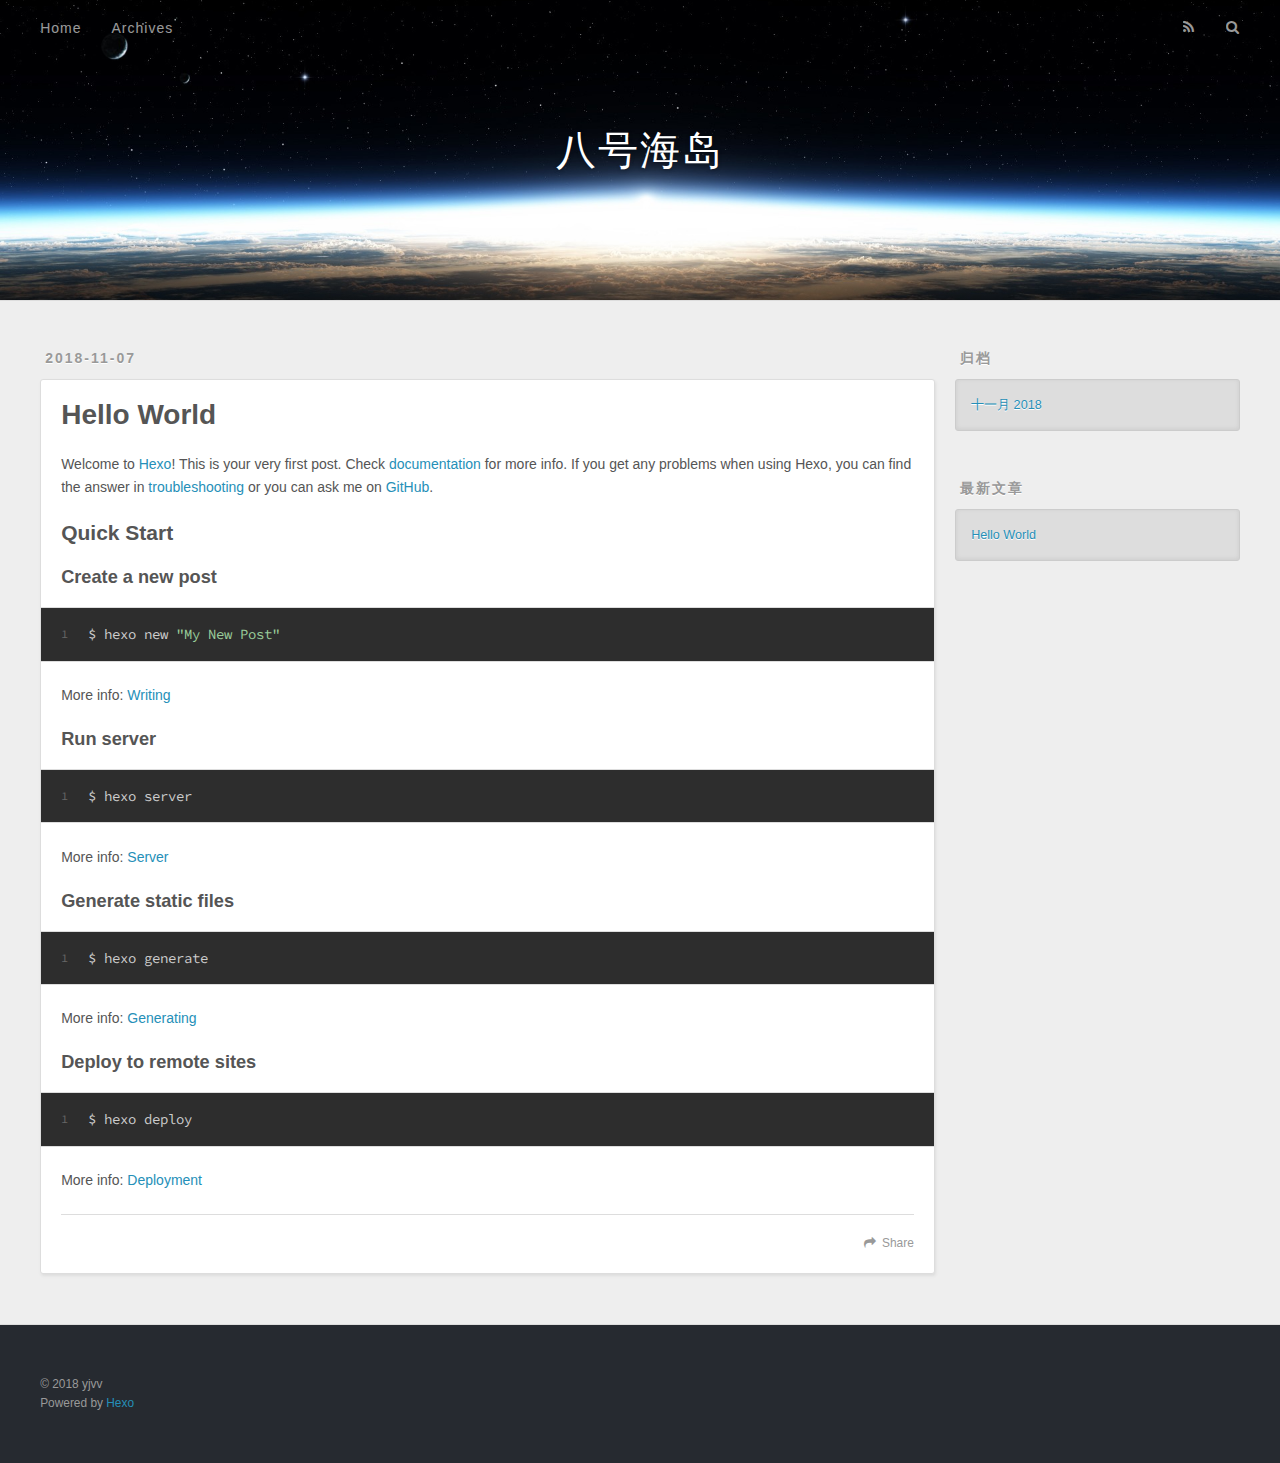
==== index.html @ 9673499b "Site updated: 2018-11-07 15:29:21" ====
<!DOCTYPE html>
<html>
<head><meta name="generator" content="Hexo 3.8.0">
  <meta charset="utf-8">
  

  
  <title>八号海岛</title>
  <meta name="viewport" content="width=device-width, initial-scale=1, maximum-scale=1">
  <meta name="description" content="心情超好，也要出去走走">
<meta property="og:type" content="website">
<meta property="og:title" content="八号海岛">
<meta property="og:url" content="http://yjvv.github.io/index.html">
<meta property="og:site_name" content="八号海岛">
<meta property="og:description" content="心情超好，也要出去走走">
<meta property="og:locale" content="zh-CN">
<meta name="twitter:card" content="summary">
<meta name="twitter:title" content="八号海岛">
<meta name="twitter:description" content="心情超好，也要出去走走">
  
    <link rel="alternate" href="/atom.xml" title="八号海岛" type="application/atom+xml">
  
  
    <link rel="icon" href="/favicon.png">
  
  
    <link href="//fonts.googleapis.com/css?family=Source+Code+Pro" rel="stylesheet" type="text/css">
  
  <link rel="stylesheet" href="/css/style.css">
</head>
</html>
<body>
  <div id="container">
    <div id="wrap">
      <header id="header">
  <div id="banner"></div>
  <div id="header-outer" class="outer">
    <div id="header-title" class="inner">
      <h1 id="logo-wrap">
        <a href="/" id="logo">八号海岛</a>
      </h1>
      
    </div>
    <div id="header-inner" class="inner">
      <nav id="main-nav">
        <a id="main-nav-toggle" class="nav-icon"></a>
        
          <a class="main-nav-link" href="/">Home</a>
        
          <a class="main-nav-link" href="/archives">Archives</a>
        
      </nav>
      <nav id="sub-nav">
        
          <a id="nav-rss-link" class="nav-icon" href="/atom.xml" title="RSS Feed"></a>
        
        <a id="nav-search-btn" class="nav-icon" title="搜索"></a>
      </nav>
      <div id="search-form-wrap">
        <form action="//google.com/search" method="get" accept-charset="UTF-8" class="search-form"><input type="search" name="q" class="search-form-input" placeholder="Search"><button type="submit" class="search-form-submit">&#xF002;</button><input type="hidden" name="sitesearch" value="http://yjvv.github.io"></form>
      </div>
    </div>
  </div>
</header>
      <div class="outer">
        <section id="main">
  
    <article id="post-hello-world" class="article article-type-post" itemscope="" itemprop="blogPost">
  <div class="article-meta">
    <a href="/2018/11/07/hello-world/" class="article-date">
  <time datetime="2018-11-07T07:18:57.902Z" itemprop="datePublished">2018-11-07</time>
</a>
    
  </div>
  <div class="article-inner">
    
    
      <header class="article-header">
        
  
    <h1 itemprop="name">
      <a class="article-title" href="/2018/11/07/hello-world/">Hello World</a>
    </h1>
  

      </header>
    
    <div class="article-entry" itemprop="articleBody">
      
        <p>Welcome to <a href="https://hexo.io/" target="_blank" rel="noopener">Hexo</a>! This is your very first post. Check <a href="https://hexo.io/docs/" target="_blank" rel="noopener">documentation</a> for more info. If you get any problems when using Hexo, you can find the answer in <a href="https://hexo.io/docs/troubleshooting.html" target="_blank" rel="noopener">troubleshooting</a> or you can ask me on <a href="https://github.com/hexojs/hexo/issues" target="_blank" rel="noopener">GitHub</a>.</p>
<h2 id="Quick-Start"><a href="#Quick-Start" class="headerlink" title="Quick Start"></a>Quick Start</h2><h3 id="Create-a-new-post"><a href="#Create-a-new-post" class="headerlink" title="Create a new post"></a>Create a new post</h3><figure class="highlight bash"><table><tr><td class="gutter"><pre><span class="line">1</span><br></pre></td><td class="code"><pre><span class="line">$ hexo new <span class="string">"My New Post"</span></span><br></pre></td></tr></table></figure>
<p>More info: <a href="https://hexo.io/docs/writing.html" target="_blank" rel="noopener">Writing</a></p>
<h3 id="Run-server"><a href="#Run-server" class="headerlink" title="Run server"></a>Run server</h3><figure class="highlight bash"><table><tr><td class="gutter"><pre><span class="line">1</span><br></pre></td><td class="code"><pre><span class="line">$ hexo server</span><br></pre></td></tr></table></figure>
<p>More info: <a href="https://hexo.io/docs/server.html" target="_blank" rel="noopener">Server</a></p>
<h3 id="Generate-static-files"><a href="#Generate-static-files" class="headerlink" title="Generate static files"></a>Generate static files</h3><figure class="highlight bash"><table><tr><td class="gutter"><pre><span class="line">1</span><br></pre></td><td class="code"><pre><span class="line">$ hexo generate</span><br></pre></td></tr></table></figure>
<p>More info: <a href="https://hexo.io/docs/generating.html" target="_blank" rel="noopener">Generating</a></p>
<h3 id="Deploy-to-remote-sites"><a href="#Deploy-to-remote-sites" class="headerlink" title="Deploy to remote sites"></a>Deploy to remote sites</h3><figure class="highlight bash"><table><tr><td class="gutter"><pre><span class="line">1</span><br></pre></td><td class="code"><pre><span class="line">$ hexo deploy</span><br></pre></td></tr></table></figure>
<p>More info: <a href="https://hexo.io/docs/deployment.html" target="_blank" rel="noopener">Deployment</a></p>

      
    </div>
    <footer class="article-footer">
      <a data-url="http://yjvv.github.io/2018/11/07/hello-world/" data-id="cjo6uekxo0000fktfz94metlf" class="article-share-link">Share</a>
      
      
    </footer>
  </div>
  
</article>


  


</section>
        
          <aside id="sidebar">
  
    

  
    

  
    
  
    
  <div class="widget-wrap">
    <h3 class="widget-title">归档</h3>
    <div class="widget">
      <ul class="archive-list"><li class="archive-list-item"><a class="archive-list-link" href="/archives/2018/11/">十一月 2018</a></li></ul>
    </div>
  </div>


  
    
  <div class="widget-wrap">
    <h3 class="widget-title">最新文章</h3>
    <div class="widget">
      <ul>
        
          <li>
            <a href="/2018/11/07/hello-world/">Hello World</a>
          </li>
        
      </ul>
    </div>
  </div>

  
</aside>
        
      </div>
      <footer id="footer">
  
  <div class="outer">
    <div id="footer-info" class="inner">
      &copy; 2018 yjvv<br>
      Powered by <a href="http://hexo.io/" target="_blank">Hexo</a>
    </div>
  </div>
</footer>
    </div>
    <nav id="mobile-nav">
  
    <a href="/" class="mobile-nav-link">Home</a>
  
    <a href="/archives" class="mobile-nav-link">Archives</a>
  
</nav>
    

<script src="//ajax.googleapis.com/ajax/libs/jquery/2.0.3/jquery.min.js"></script>


  <link rel="stylesheet" href="/fancybox/jquery.fancybox.css">
  <script src="/fancybox/jquery.fancybox.pack.js"></script>


<script src="/js/script.js"></script>



  </div>
</body>
</html>
---- css/style.css ----
body {
  width: 100%;
}
body:before,
body:after {
  content: "";
  display: table;
}
body:after {
  clear: both;
}
html,
body,
div,
span,
applet,
object,
iframe,
h1,
h2,
h3,
h4,
h5,
h6,
p,
blockquote,
pre,
a,
abbr,
acronym,
address,
big,
cite,
code,
del,
dfn,
em,
img,
ins,
kbd,
q,
s,
samp,
small,
strike,
strong,
sub,
sup,
tt,
var,
dl,
dt,
dd,
ol,
ul,
li,
fieldset,
form,
label,
legend,
table,
caption,
tbody,
tfoot,
thead,
tr,
th,
td {
  margin: 0;
  padding: 0;
  border: 0;
  outline: 0;
  font-weight: inherit;
  font-style: inherit;
  font-family: inherit;
  font-size: 100%;
  vertical-align: baseline;
}
body {
  line-height: 1;
  color: #000;
  background: #fff;
}
ol,
ul {
  list-style: none;
}
table {
  border-collapse: separate;
  border-spacing: 0;
  vertical-align: middle;
}
caption,
th,
td {
  text-align: left;
  font-weight: normal;
  vertical-align: middle;
}
a img {
  border: none;
}
input,
button {
  margin: 0;
  padding: 0;
}
input::-moz-focus-inner,
button::-moz-focus-inner {
  border: 0;
  padding: 0;
}
@font-face {
  font-family: FontAwesome;
  font-style: normal;
  font-weight: normal;
  src: url("fonts/fontawesome-webfont.eot?v=#4.0.3");
  src: url("fonts/fontawesome-webfont.eot?#iefix&v=#4.0.3") format("embedded-opentype"), url("fonts/fontawesome-webfont.woff?v=#4.0.3") format("woff"), url("fonts/fontawesome-webfont.ttf?v=#4.0.3") format("truetype"), url("fonts/fontawesome-webfont.svg#fontawesomeregular?v=#4.0.3") format("svg");
}
html,
body,
#container {
  height: 100%;
}
body {
  background: #eee;
  font: 14px -apple-system, BlinkMacSystemFont, "Segoe UI", "Roboto", "Oxygen", "Ubuntu", "Cantarell", "Fira Sans", "Droid Sans", "Helvetica Neue", sans-serif;
  -webkit-text-size-adjust: 100%;
}
.outer {
  max-width: 1220px;
  margin: 0 auto;
  padding: 0 20px;
}
.outer:before,
.outer:after {
  content: "";
  display: table;
}
.outer:after {
  clear: both;
}
.inner {
  display: inline;
  float: left;
  width: 98.33333333333333%;
  margin: 0 0.833333333333333%;
}
.left,
.alignleft {
  float: left;
}
.right,
.alignright {
  float: right;
}
.clear {
  clear: both;
}
#container {
  position: relative;
}
.mobile-nav-on {
  overflow: hidden;
}
#wrap {
  height: 100%;
  width: 100%;
  position: absolute;
  top: 0;
  left: 0;
  -webkit-transition: 0.2s ease-out;
  -moz-transition: 0.2s ease-out;
  -ms-transition: 0.2s ease-out;
  transition: 0.2s ease-out;
  z-index: 1;
  background: #eee;
}
.mobile-nav-on #wrap {
  left: 280px;
}
@media screen and (min-width: 768px) {
  #main {
    display: inline;
    float: left;
    width: 73.33333333333333%;
    margin: 0 0.833333333333333%;
  }
}
.article-date,
.article-category-link,
.archive-year,
.widget-title {
  text-decoration: none;
  text-transform: uppercase;
  letter-spacing: 2px;
  color: #999;
  margin-bottom: 1em;
  margin-left: 5px;
  line-height: 1em;
  text-shadow: 0 1px #fff;
  font-weight: bold;
}
.article-inner,
.archive-article-inner {
  background: #fff;
  -webkit-box-shadow: 1px 2px 3px #ddd;
  box-shadow: 1px 2px 3px #ddd;
  border: 1px solid #ddd;
  border-radius: 3px;
}
.article-entry h1,
.widget h1 {
  font-size: 2em;
}
.article-entry h2,
.widget h2 {
  font-size: 1.5em;
}
.article-entry h3,
.widget h3 {
  font-size: 1.3em;
}
.article-entry h4,
.widget h4 {
  font-size: 1.2em;
}
.article-entry h5,
.widget h5 {
  font-size: 1em;
}
.article-entry h6,
.widget h6 {
  font-size: 1em;
  color: #999;
}
.article-entry hr,
.widget hr {
  border: 1px dashed #ddd;
}
.article-entry strong,
.widget strong {
  font-weight: bold;
}
.article-entry em,
.widget em,
.article-entry cite,
.widget cite {
  font-style: italic;
}
.article-entry sup,
.widget sup,
.article-entry sub,
.widget sub {
  font-size: 0.75em;
  line-height: 0;
  position: relative;
  vertical-align: baseline;
}
.article-entry sup,
.widget sup {
  top: -0.5em;
}
.article-entry sub,
.widget sub {
  bottom: -0.2em;
}
.article-entry small,
.widget small {
  font-size: 0.85em;
}
.article-entry acronym,
.widget acronym,
.article-entry abbr,
.widget abbr {
  border-bottom: 1px dotted;
}
.article-entry ul,
.widget ul,
.article-entry ol,
.widget ol,
.article-entry dl,
.widget dl {
  margin: 0 20px;
  line-height: 1.6em;
}
.article-entry ul ul,
.widget ul ul,
.article-entry ol ul,
.widget ol ul,
.article-entry ul ol,
.widget ul ol,
.article-entry ol ol,
.widget ol ol {
  margin-top: 0;
  margin-bottom: 0;
}
.article-entry ul,
.widget ul {
  list-style: disc;
}
.article-entry ol,
.widget ol {
  list-style: decimal;
}
.article-entry dt,
.widget dt {
  font-weight: bold;
}
#header {
  height: 300px;
  position: relative;
  border-bottom: 1px solid #ddd;
}
#header:before,
#header:after {
  content: "";
  position: absolute;
  left: 0;
  right: 0;
  height: 40px;
}
#header:before {
  top: 0;
  background: -webkit-linear-gradient(rgba(0,0,0,0.2), transparent);
  background: -moz-linear-gradient(rgba(0,0,0,0.2), transparent);
  background: -ms-linear-gradient(rgba(0,0,0,0.2), transparent);
  background: linear-gradient(rgba(0,0,0,0.2), transparent);
}
#header:after {
  bottom: 0;
  background: -webkit-linear-gradient(transparent, rgba(0,0,0,0.2));
  background: -moz-linear-gradient(transparent, rgba(0,0,0,0.2));
  background: -ms-linear-gradient(transparent, rgba(0,0,0,0.2));
  background: linear-gradient(transparent, rgba(0,0,0,0.2));
}
#header-outer {
  height: 100%;
  position: relative;
}
#header-inner {
  position: relative;
  overflow: hidden;
}
#banner {
  position: absolute;
  top: 0;
  left: 0;
  width: 100%;
  height: 100%;
  background: url("images/banner.jpg") center #000;
  -webkit-background-size: cover;
  -moz-background-size: cover;
  background-size: cover;
  z-index: -1;
}
#header-title {
  text-align: center;
  height: 40px;
  position: absolute;
  top: 50%;
  left: 0;
  margin-top: -20px;
}
#logo,
#subtitle {
  text-decoration: none;
  color: #fff;
  font-weight: 300;
  text-shadow: 0 1px 4px rgba(0,0,0,0.3);
}
#logo {
  font-size: 40px;
  line-height: 40px;
  letter-spacing: 2px;
}
#subtitle {
  font-size: 16px;
  line-height: 16px;
  letter-spacing: 1px;
}
#subtitle-wrap {
  margin-top: 16px;
}
#main-nav {
  float: left;
  margin-left: -15px;
}
.nav-icon,
.main-nav-link {
  float: left;
  color: #fff;
  opacity: 0.6;
  text-decoration: none;
  text-shadow: 0 1px rgba(0,0,0,0.2);
  -webkit-transition: opacity 0.2s;
  -moz-transition: opacity 0.2s;
  -ms-transition: opacity 0.2s;
  transition: opacity 0.2s;
  display: block;
  padding: 20px 15px;
}
.nav-icon:hover,
.main-nav-link:hover {
  opacity: 1;
}
.nav-icon {
  font-family: FontAwesome;
  text-align: center;
  font-size: 14px;
  width: 14px;
  height: 14px;
  padding: 20px 15px;
  position: relative;
  cursor: pointer;
}
.main-nav-link {
  font-weight: 300;
  letter-spacing: 1px;
}
@media screen and (max-width: 479px) {
  .main-nav-link {
    display: none;
  }
}
#main-nav-toggle {
  display: none;
}
#main-nav-toggle:before {
  content: "\f0c9";
}
@media screen and (max-width: 479px) {
  #main-nav-toggle {
    display: block;
  }
}
#sub-nav {
  float: right;
  margin-right: -15px;
}
#nav-rss-link:before {
  content: "\f09e";
}
#nav-search-btn:before {
  content: "\f002";
}
#search-form-wrap {
  position: absolute;
  top: 15px;
  width: 150px;
  height: 30px;
  right: -150px;
  opacity: 0;
  -webkit-transition: 0.2s ease-out;
  -moz-transition: 0.2s ease-out;
  -ms-transition: 0.2s ease-out;
  transition: 0.2s ease-out;
}
#search-form-wrap.on {
  opacity: 1;
  right: 0;
}
@media screen and (max-width: 479px) {
  #search-form-wrap {
    width: 100%;
    right: -100%;
  }
}
.search-form {
  position: absolute;
  top: 0;
  left: 0;
  right: 0;
  background: #fff;
  padding: 5px 15px;
  border-radius: 15px;
  -webkit-box-shadow: 0 0 10px rgba(0,0,0,0.3);
  box-shadow: 0 0 10px rgba(0,0,0,0.3);
}
.search-form-input {
  border: none;
  background: none;
  color: #555;
  width: 100%;
  font: 13px -apple-system, BlinkMacSystemFont, "Segoe UI", "Roboto", "Oxygen", "Ubuntu", "Cantarell", "Fira Sans", "Droid Sans", "Helvetica Neue", sans-serif;
  outline: none;
}
.search-form-input::-webkit-search-results-decoration,
.search-form-input::-webkit-search-cancel-button {
  -webkit-appearance: none;
}
.search-form-submit {
  position: absolute;
  top: 50%;
  right: 10px;
  margin-top: -7px;
  font: 13px FontAwesome;
  border: none;
  background: none;
  color: #bbb;
  cursor: pointer;
}
.search-form-submit:hover,
.search-form-submit:focus {
  color: #777;
}
.article {
  margin: 50px 0;
}
.article-inner {
  overflow: hidden;
}
.article-meta:before,
.article-meta:after {
  content: "";
  display: table;
}
.article-meta:after {
  clear: both;
}
.article-date {
  float: left;
}
.article-category {
  float: left;
  line-height: 1em;
  color: #ccc;
  text-shadow: 0 1px #fff;
  margin-left: 8px;
}
.article-category:before {
  content: "\2022";
}
.article-category-link {
  margin: 0 12px 1em;
}
.article-header {
  padding: 20px 20px 0;
}
.article-title {
  text-decoration: none;
  font-size: 2em;
  font-weight: bold;
  color: #555;
  line-height: 1.1em;
  -webkit-transition: color 0.2s;
  -moz-transition: color 0.2s;
  -ms-transition: color 0.2s;
  transition: color 0.2s;
}
a.article-title:hover {
  color: #258fb8;
}
.article-entry {
  color: #555;
  padding: 0 20px;
}
.article-entry:before,
.article-entry:after {
  content: "";
  display: table;
}
.article-entry:after {
  clear: both;
}
.article-entry p,
.article-entry table {
  line-height: 1.6em;
  margin: 1.6em 0;
}
.article-entry h1,
.article-entry h2,
.article-entry h3,
.article-entry h4,
.article-entry h5,
.article-entry h6 {
  font-weight: bold;
}
.article-entry h1,
.article-entry h2,
.article-entry h3,
.article-entry h4,
.article-entry h5,
.article-entry h6 {
  line-height: 1.1em;
  margin: 1.1em 0;
}
.article-entry a {
  color: #258fb8;
  text-decoration: none;
}
.article-entry a:hover {
  text-decoration: underline;
}
.article-entry ul,
.article-entry ol,
.article-entry dl {
  margin-top: 1.6em;
  margin-bottom: 1.6em;
}
.article-entry img,
.article-entry video {
  max-width: 100%;
  height: auto;
  display: block;
  margin: auto;
}
.article-entry iframe {
  border: none;
}
.article-entry table {
  width: 100%;
  border-collapse: collapse;
  border-spacing: 0;
}
.article-entry th {
  font-weight: bold;
  border-bottom: 3px solid #ddd;
  padding-bottom: 0.5em;
}
.article-entry td {
  border-bottom: 1px solid #ddd;
  padding: 10px 0;
}
.article-entry blockquote {
  font-family: Georgia, "Times New Roman", serif;
  font-size: 1.4em;
  margin: 1.6em 20px;
  text-align: center;
}
.article-entry blockquote footer {
  font-size: 14px;
  margin: 1.6em 0;
  font-family: -apple-system, BlinkMacSystemFont, "Segoe UI", "Roboto", "Oxygen", "Ubuntu", "Cantarell", "Fira Sans", "Droid Sans", "Helvetica Neue", sans-serif;
}
.article-entry blockquote footer cite:before {
  content: "—";
  padding: 0 0.5em;
}
.article-entry .pullquote {
  text-align: left;
  width: 45%;
  margin: 0;
}
.article-entry .pullquote.left {
  margin-left: 0.5em;
  margin-right: 1em;
}
.article-entry .pullquote.right {
  margin-right: 0.5em;
  margin-left: 1em;
}
.article-entry .caption {
  color: #999;
  display: block;
  font-size: 0.9em;
  margin-top: 0.5em;
  position: relative;
  text-align: center;
}
.article-entry .video-container {
  position: relative;
  padding-top: 56.25%;
  height: 0;
  overflow: hidden;
}
.article-entry .video-container iframe,
.article-entry .video-container object,
.article-entry .video-container embed {
  position: absolute;
  top: 0;
  left: 0;
  width: 100%;
  height: 100%;
  margin-top: 0;
}
.article-more-link a {
  display: inline-block;
  line-height: 1em;
  padding: 6px 15px;
  border-radius: 15px;
  background: #eee;
  color: #999;
  text-shadow: 0 1px #fff;
  text-decoration: none;
}
.article-more-link a:hover {
  background: #258fb8;
  color: #fff;
  text-decoration: none;
  text-shadow: 0 1px #1e7293;
}
.article-footer {
  font-size: 0.85em;
  line-height: 1.6em;
  border-top: 1px solid #ddd;
  padding-top: 1.6em;
  margin: 0 20px 20px;
}
.article-footer:before,
.article-footer:after {
  content: "";
  display: table;
}
.article-footer:after {
  clear: both;
}
.article-footer a {
  color: #999;
  text-decoration: none;
}
.article-footer a:hover {
  color: #555;
}
.article-tag-list-item {
  float: left;
  margin-right: 10px;
}
.article-tag-list-link:before {
  content: "#";
}
.article-comment-link {
  float: right;
}
.article-comment-link:before {
  content: "\f075";
  font-family: FontAwesome;
  padding-right: 8px;
}
.article-share-link {
  cursor: pointer;
  float: right;
  margin-left: 20px;
}
.article-share-link:before {
  content: "\f064";
  font-family: FontAwesome;
  padding-right: 6px;
}
#article-nav {
  position: relative;
}
#article-nav:before,
#article-nav:after {
  content: "";
  display: table;
}
#article-nav:after {
  clear: both;
}
@media screen and (min-width: 768px) {
  #article-nav {
    margin: 50px 0;
  }
  #article-nav:before {
    width: 8px;
    height: 8px;
    position: absolute;
    top: 50%;
    left: 50%;
    margin-top: -4px;
    margin-left: -4px;
    content: "";
    border-radius: 50%;
    background: #ddd;
    -webkit-box-shadow: 0 1px 2px #fff;
    box-shadow: 0 1px 2px #fff;
  }
}
.article-nav-link-wrap {
  text-decoration: none;
  text-shadow: 0 1px #fff;
  color: #999;
  -webkit-box-sizing: border-box;
  -moz-box-sizing: border-box;
  box-sizing: border-box;
  margin-top: 50px;
  text-align: center;
  display: block;
}
.article-nav-link-wrap:hover {
  color: #555;
}
@media screen and (min-width: 768px) {
  .article-nav-link-wrap {
    width: 50%;
    margin-top: 0;
  }
}
@media screen and (min-width: 768px) {
  #article-nav-newer {
    float: left;
    text-align: right;
    padding-right: 20px;
  }
}
@media screen and (min-width: 768px) {
  #article-nav-older {
    float: right;
    text-align: left;
    padding-left: 20px;
  }
}
.article-nav-caption {
  text-transform: uppercase;
  letter-spacing: 2px;
  color: #ddd;
  line-height: 1em;
  font-weight: bold;
}
#article-nav-newer .article-nav-caption {
  margin-right: -2px;
}
.article-nav-title {
  font-size: 0.85em;
  line-height: 1.6em;
  margin-top: 0.5em;
}
.article-share-box {
  position: absolute;
  display: none;
  background: #fff;
  -webkit-box-shadow: 1px 2px 10px rgba(0,0,0,0.2);
  box-shadow: 1px 2px 10px rgba(0,0,0,0.2);
  border-radius: 3px;
  margin-left: -145px;
  overflow: hidden;
  z-index: 1;
}
.article-share-box.on {
  display: block;
}
.article-share-input {
  width: 100%;
  background: none;
  -webkit-box-sizing: border-box;
  -moz-box-sizing: border-box;
  box-sizing: border-box;
  font: 14px -apple-system, BlinkMacSystemFont, "Segoe UI", "Roboto", "Oxygen", "Ubuntu", "Cantarell", "Fira Sans", "Droid Sans", "Helvetica Neue", sans-serif;
  padding: 0 15px;
  color: #555;
  outline: none;
  border: 1px solid #ddd;
  border-radius: 3px 3px 0 0;
  height: 36px;
  line-height: 36px;
}
.article-share-links {
  background: #eee;
}
.article-share-links:before,
.article-share-links:after {
  content: "";
  display: table;
}
.article-share-links:after {
  clear: both;
}
.article-share-twitter,
.article-share-facebook,
.article-share-pinterest,
.article-share-google {
  width: 50px;
  height: 36px;
  display: block;
  float: left;
  position: relative;
  color: #999;
  text-shadow: 0 1px #fff;
}
.article-share-twitter:before,
.article-share-facebook:before,
.article-share-pinterest:before,
.article-share-google:before {
  font-size: 20px;
  font-family: FontAwesome;
  width: 20px;
  height: 20px;
  position: absolute;
  top: 50%;
  left: 50%;
  margin-top: -10px;
  margin-left: -10px;
  text-align: center;
}
.article-share-twitter:hover,
.article-share-facebook:hover,
.article-share-pinterest:hover,
.article-share-google:hover {
  color: #fff;
}
.article-share-twitter:before {
  content: "\f099";
}
.article-share-twitter:hover {
  background: #00aced;
  text-shadow: 0 1px #008abe;
}
.article-share-facebook:before {
  content: "\f09a";
}
.article-share-facebook:hover {
  background: #3b5998;
  text-shadow: 0 1px #2f477a;
}
.article-share-pinterest:before {
  content: "\f0d2";
}
.article-share-pinterest:hover {
  background: #cb2027;
  text-shadow: 0 1px #a21a1f;
}
.article-share-google:before {
  content: "\f0d5";
}
.article-share-google:hover {
  background: #dd4b39;
  text-shadow: 0 1px #be3221;
}
.article-gallery {
  background: #000;
  position: relative;
}
.article-gallery-photos {
  position: relative;
  overflow: hidden;
}
.article-gallery-img {
  display: none;
  max-width: 100%;
}
.article-gallery-img:first-child {
  display: block;
}
.article-gallery-img.loaded {
  position: absolute;
  display: block;
}
.article-gallery-img img {
  display: block;
  max-width: 100%;
  margin: 0 auto;
}
#comments {
  background: #fff;
  -webkit-box-shadow: 1px 2px 3px #ddd;
  box-shadow: 1px 2px 3px #ddd;
  padding: 20px;
  border: 1px solid #ddd;
  border-radius: 3px;
  margin: 50px 0;
}
#comments a {
  color: #258fb8;
}
.archives-wrap {
  margin: 50px 0;
}
.archives:before,
.archives:after {
  content: "";
  display: table;
}
.archives:after {
  clear: both;
}
.archive-year-wrap {
  margin-bottom: 1em;
}
.archives {
  -webkit-column-gap: 10px;
  -moz-column-gap: 10px;
  column-gap: 10px;
}
@media screen and (min-width: 480px) and (max-width: 767px) {
  .archives {
    -webkit-column-count: 2;
    -moz-column-count: 2;
    column-count: 2;
  }
}
@media screen and (min-width: 768px) {
  .archives {
    -webkit-column-count: 3;
    -moz-column-count: 3;
    column-count: 3;
  }
}
.archive-article {
  -webkit-column-break-inside: avoid;
  page-break-inside: avoid;
  overflow: hidden;
  break-inside: avoid-column;
}
.archive-article-inner {
  padding: 10px;
  margin-bottom: 15px;
}
.archive-article-title {
  text-decoration: none;
  font-weight: bold;
  color: #555;
  -webkit-transition: color 0.2s;
  -moz-transition: color 0.2s;
  -ms-transition: color 0.2s;
  transition: color 0.2s;
  line-height: 1.6em;
}
.archive-article-title:hover {
  color: #258fb8;
}
.archive-article-footer {
  margin-top: 1em;
}
.archive-article-date {
  color: #999;
  text-decoration: none;
  font-size: 0.85em;
  line-height: 1em;
  margin-bottom: 0.5em;
  display: block;
}
#page-nav {
  margin: 50px auto;
  background: #fff;
  -webkit-box-shadow: 1px 2px 3px #ddd;
  box-shadow: 1px 2px 3px #ddd;
  border: 1px solid #ddd;
  border-radius: 3px;
  text-align: center;
  color: #999;
  overflow: hidden;
}
#page-nav:before,
#page-nav:after {
  content: "";
  display: table;
}
#page-nav:after {
  clear: both;
}
#page-nav a,
#page-nav span {
  padding: 10px 20px;
  line-height: 1;
  height: 2ex;
}
#page-nav a {
  color: #999;
  text-decoration: none;
}
#page-nav a:hover {
  background: #999;
  color: #fff;
}
#page-nav .prev {
  float: left;
}
#page-nav .next {
  float: right;
}
#page-nav .page-number {
  display: inline-block;
}
@media screen and (max-width: 479px) {
  #page-nav .page-number {
    display: none;
  }
}
#page-nav .current {
  color: #555;
  font-weight: bold;
}
#page-nav .space {
  color: #ddd;
}
#footer {
  background: #262a30;
  padding: 50px 0;
  border-top: 1px solid #ddd;
  color: #999;
}
#footer a {
  color: #258fb8;
  text-decoration: none;
}
#footer a:hover {
  text-decoration: underline;
}
#footer-info {
  line-height: 1.6em;
  font-size: 0.85em;
}
.article-entry pre,
.article-entry .highlight {
  background: #2d2d2d;
  margin: 0 -20px;
  padding: 15px 20px;
  border-style: solid;
  border-color: #ddd;
  border-width: 1px 0;
  overflow: auto;
  color: #ccc;
  line-height: 22.400000000000002px;
}
.article-entry .highlight .gutter pre,
.article-entry .gist .gist-file .gist-data .line-numbers {
  color: #666;
  font-size: 0.85em;
}
.article-entry pre,
.article-entry code {
  font-family: "Source Code Pro", Consolas, Monaco, Menlo, Consolas, monospace;
}
.article-entry code {
  background: #eee;
  text-shadow: 0 1px #fff;
  padding: 0 0.3em;
}
.article-entry pre code {
  background: none;
  text-shadow: none;
  padding: 0;
}
.article-entry .highlight pre {
  border: none;
  margin: 0;
  padding: 0;
}
.article-entry .highlight table {
  margin: 0;
  width: auto;
}
.article-entry .highlight td {
  border: none;
  padding: 0;
}
.article-entry .highlight figcaption {
  font-size: 0.85em;
  color: #999;
  line-height: 1em;
  margin-bottom: 1em;
}
.article-entry .highlight figcaption:before,
.article-entry .highlight figcaption:after {
  content: "";
  display: table;
}
.article-entry .highlight figcaption:after {
  clear: both;
}
.article-entry .highlight figcaption a {
  float: right;
}
.article-entry .highlight .gutter pre {
  text-align: right;
  padding-right: 20px;
}
.article-entry .highlight .line {
  height: 22.400000000000002px;
}
.article-entry .highlight .line.marked {
  background: #515151;
}
.article-entry .gist {
  margin: 0 -20px;
  border-style: solid;
  border-color: #ddd;
  border-width: 1px 0;
  background: #2d2d2d;
  padding: 15px 20px 15px 0;
}
.article-entry .gist .gist-file {
  border: none;
  font-family: "Source Code Pro", Consolas, Monaco, Menlo, Consolas, monospace;
  margin: 0;
}
.article-entry .gist .gist-file .gist-data {
  background: none;
  border: none;
}
.article-entry .gist .gist-file .gist-data .line-numbers {
  background: none;
  border: none;
  padding: 0 20px 0 0;
}
.article-entry .gist .gist-file .gist-data .line-data {
  padding: 0 !important;
}
.article-entry .gist .gist-file .highlight {
  margin: 0;
  padding: 0;
  border: none;
}
.article-entry .gist .gist-file .gist-meta {
  background: #2d2d2d;
  color: #999;
  font: 0.85em -apple-system, BlinkMacSystemFont, "Segoe UI", "Roboto", "Oxygen", "Ubuntu", "Cantarell", "Fira Sans", "Droid Sans", "Helvetica Neue", sans-serif;
  text-shadow: 0 0;
  padding: 0;
  margin-top: 1em;
  margin-left: 20px;
}
.article-entry .gist .gist-file .gist-meta a {
  color: #258fb8;
  font-weight: normal;
}
.article-entry .gist .gist-file .gist-meta a:hover {
  text-decoration: underline;
}
pre .comment,
pre .title {
  color: #999;
}
pre .variable,
pre .attribute,
pre .tag,
pre .regexp,
pre .ruby .constant,
pre .xml .tag .title,
pre .xml .pi,
pre .xml .doctype,
pre .html .doctype,
pre .css .id,
pre .css .class,
pre .css .pseudo {
  color: #f2777a;
}
pre .number,
pre .preprocessor,
pre .built_in,
pre .literal,
pre .params,
pre .constant {
  color: #f99157;
}
pre .class,
pre .ruby .class .title,
pre .css .rules .attribute {
  color: #9c9;
}
pre .string,
pre .value,
pre .inheritance,
pre .header,
pre .ruby .symbol,
pre .xml .cdata {
  color: #9c9;
}
pre .css .hexcolor {
  color: #6cc;
}
pre .function,
pre .python .decorator,
pre .python .title,
pre .ruby .function .title,
pre .ruby .title .keyword,
pre .perl .sub,
pre .javascript .title,
pre .coffeescript .title {
  color: #69c;
}
pre .keyword,
pre .javascript .function {
  color: #c9c;
}
@media screen and (max-width: 479px) {
  #mobile-nav {
    position: absolute;
    top: 0;
    left: 0;
    width: 280px;
    height: 100%;
    background: #191919;
    border-right: 1px solid #fff;
  }
}
@media screen and (max-width: 479px) {
  .mobile-nav-link {
    display: block;
    color: #999;
    text-decoration: none;
    padding: 15px 20px;
    font-weight: bold;
  }
  .mobile-nav-link:hover {
    color: #fff;
  }
}
@media screen and (min-width: 768px) {
  #sidebar {
    display: inline;
    float: left;
    width: 23.333333333333332%;
    margin: 0 0.833333333333333%;
  }
}
.widget-wrap {
  margin: 50px 0;
}
.widget {
  color: #777;
  text-shadow: 0 1px #fff;
  background: #ddd;
  -webkit-box-shadow: 0 -1px 4px #ccc inset;
  box-shadow: 0 -1px 4px #ccc inset;
  border: 1px solid #ccc;
  padding: 15px;
  border-radius: 3px;
}
.widget a {
  color: #258fb8;
  text-decoration: none;
}
.widget a:hover {
  text-decoration: underline;
}
.widget ul ul,
.widget ol ul,
.widget dl ul,
.widget ul ol,
.widget ol ol,
.widget dl ol,
.widget ul dl,
.widget ol dl,
.widget dl dl {
  margin-left: 15px;
  list-style: disc;
}
.widget {
  line-height: 1.6em;
  word-wrap: break-word;
  font-size: 0.9em;
}
.widget ul,
.widget ol {
  list-style: none;
  margin: 0;
}
.widget ul ul,
.widget ol ul,
.widget ul ol,
.widget ol ol {
  margin: 0 20px;
}
.widget ul ul,
.widget ol ul {
  list-style: disc;
}
.widget ul ol,
.widget ol ol {
  list-style: decimal;
}
.category-list-count,
.tag-list-count,
.archive-list-count {
  padding-left: 5px;
  color: #999;
  font-size: 0.85em;
}
.category-list-count:before,
.tag-list-count:before,
.archive-list-count:before {
  content: "(";
}
.category-list-count:after,
.tag-list-count:after,
.archive-list-count:after {
  content: ")";
}
.tagcloud a {
  margin-right: 5px;
  display: inline-block;
}
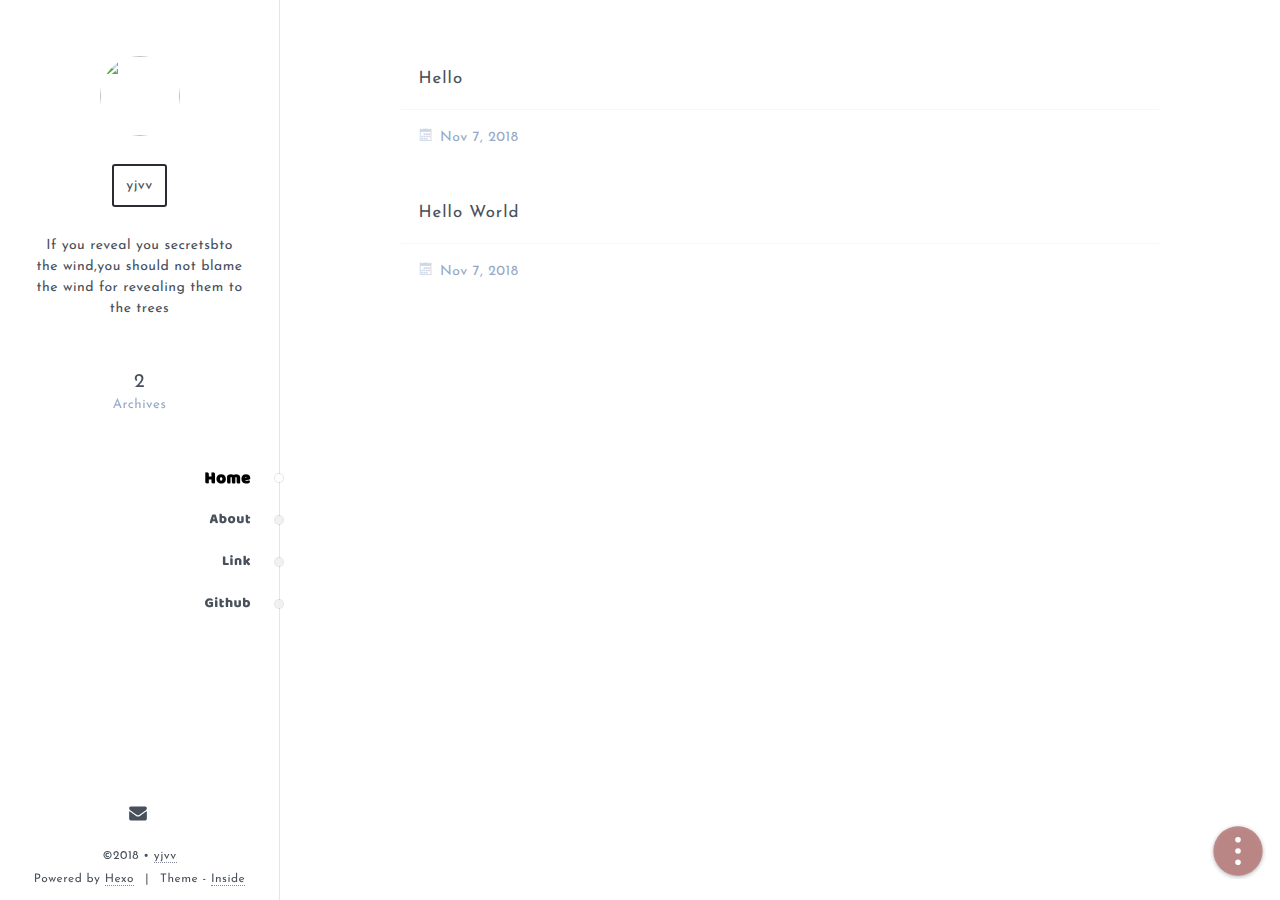
==== commit 7ddef80b: "Site updated: 2018-11-07 16:56:14" ====
--- a/index.html
+++ b/index.html
@@ -1,187 +1,32 @@
-<!DOCTYPE html>
-<html>
+<!doctype html>
+<html lang="en">
 <head><meta name="generator" content="Hexo 3.8.0">
-  <meta charset="utf-8">
-  
-
-  
-  <title>八号海岛</title>
-  <meta name="viewport" content="width=device-width, initial-scale=1, maximum-scale=1">
-  <meta name="description" content="心情超好，也要出去走走">
+<meta charset="utf-8">
+<title>八号海岛</title>
+<base href="/">
+<meta name="viewport" content="width=device-width, initial-scale=1, maximum-scale=1, user-scalable=0">
+<link rel="canonical" href="http://yjvv.github.io/">
+<link rel="icon" type="image/x-icon" href="/favicon.ico">
+<meta name="apple-mobile-web-app-capable" content="yes">
+<meta name="apple-mobile-web-app-status-bar-style" content="translucent">
 <meta property="og:type" content="website">
 <meta property="og:title" content="八号海岛">
 <meta property="og:url" content="http://yjvv.github.io/index.html">
 <meta property="og:site_name" content="八号海岛">
-<meta property="og:description" content="心情超好，也要出去走走">
-<meta property="og:locale" content="zh-CN">
+<meta property="og:locale" content="default">
+<meta property="og:image" content="http://yjvv.github.io/img/icon.jpg">
 <meta name="twitter:card" content="summary">
 <meta name="twitter:title" content="八号海岛">
-<meta name="twitter:description" content="心情超好，也要出去走走">
-  
-    <link rel="alternate" href="/atom.xml" title="八号海岛" type="application/atom+xml">
-  
-  
-    <link rel="icon" href="/favicon.png">
-  
-  
-    <link href="//fonts.googleapis.com/css?family=Source+Code+Pro" rel="stylesheet" type="text/css">
-  
-  <link rel="stylesheet" href="/css/style.css">
-</head>
+<meta name="twitter:image" content="http://yjvv.github.io/img/icon.jpg">
+<link rel="stylesheet" href="/theme.90ddd0388f6ea632958d.css">
+<link rel="stylesheet" href="/fonts.e15b7f98c5fa14803416.css">
+<link rel="stylesheet" href="/styles.15f0d614df0a9a578c2c.css">
+<script src="/config.83a3a5510c76a9e5dffc.js"></script>
+<script async src="https://www.googletagmanager.com/gtag/js?id=UA-00000000-0"></script>
+<script>window.dataLayer = window.dataLayer || [];function gtag(){dataLayer.push(arguments)};gtag('js', new Date());gtag('config', 'UA-00000000-0');</script></head>
+<body>
+<is-root></is-root>
+<script src="/runtime.ec2944dd8b20ec099bf3.js"></script>
+<script src="/polyfills.d08f09f49682da52980e.js"></script>
+<script src="/main.0405bb2d6da206e2cbac.en.js"></script></body>
 </html>
-<body>
-  <div id="container">
-    <div id="wrap">
-      <header id="header">
-  <div id="banner"></div>
-  <div id="header-outer" class="outer">
-    <div id="header-title" class="inner">
-      <h1 id="logo-wrap">
-        <a href="/" id="logo">八号海岛</a>
-      </h1>
-      
-    </div>
-    <div id="header-inner" class="inner">
-      <nav id="main-nav">
-        <a id="main-nav-toggle" class="nav-icon"></a>
-        
-          <a class="main-nav-link" href="/">Home</a>
-        
-          <a class="main-nav-link" href="/archives">Archives</a>
-        
-      </nav>
-      <nav id="sub-nav">
-        
-          <a id="nav-rss-link" class="nav-icon" href="/atom.xml" title="RSS Feed"></a>
-        
-        <a id="nav-search-btn" class="nav-icon" title="搜索"></a>
-      </nav>
-      <div id="search-form-wrap">
-        <form action="//google.com/search" method="get" accept-charset="UTF-8" class="search-form"><input type="search" name="q" class="search-form-input" placeholder="Search"><button type="submit" class="search-form-submit">&#xF002;</button><input type="hidden" name="sitesearch" value="http://yjvv.github.io"></form>
-      </div>
-    </div>
-  </div>
-</header>
-      <div class="outer">
-        <section id="main">
-  
-    <article id="post-hello-world" class="article article-type-post" itemscope="" itemprop="blogPost">
-  <div class="article-meta">
-    <a href="/2018/11/07/hello-world/" class="article-date">
-  <time datetime="2018-11-07T07:18:57.902Z" itemprop="datePublished">2018-11-07</time>
-</a>
-    
-  </div>
-  <div class="article-inner">
-    
-    
-      <header class="article-header">
-        
-  
-    <h1 itemprop="name">
-      <a class="article-title" href="/2018/11/07/hello-world/">Hello World</a>
-    </h1>
-  
-
-      </header>
-    
-    <div class="article-entry" itemprop="articleBody">
-      
-        <p>Welcome to <a href="https://hexo.io/" target="_blank" rel="noopener">Hexo</a>! This is your very first post. Check <a href="https://hexo.io/docs/" target="_blank" rel="noopener">documentation</a> for more info. If you get any problems when using Hexo, you can find the answer in <a href="https://hexo.io/docs/troubleshooting.html" target="_blank" rel="noopener">troubleshooting</a> or you can ask me on <a href="https://github.com/hexojs/hexo/issues" target="_blank" rel="noopener">GitHub</a>.</p>
-<h2 id="Quick-Start"><a href="#Quick-Start" class="headerlink" title="Quick Start"></a>Quick Start</h2><h3 id="Create-a-new-post"><a href="#Create-a-new-post" class="headerlink" title="Create a new post"></a>Create a new post</h3><figure class="highlight bash"><table><tr><td class="gutter"><pre><span class="line">1</span><br></pre></td><td class="code"><pre><span class="line">$ hexo new <span class="string">"My New Post"</span></span><br></pre></td></tr></table></figure>
-<p>More info: <a href="https://hexo.io/docs/writing.html" target="_blank" rel="noopener">Writing</a></p>
-<h3 id="Run-server"><a href="#Run-server" class="headerlink" title="Run server"></a>Run server</h3><figure class="highlight bash"><table><tr><td class="gutter"><pre><span class="line">1</span><br></pre></td><td class="code"><pre><span class="line">$ hexo server</span><br></pre></td></tr></table></figure>
-<p>More info: <a href="https://hexo.io/docs/server.html" target="_blank" rel="noopener">Server</a></p>
-<h3 id="Generate-static-files"><a href="#Generate-static-files" class="headerlink" title="Generate static files"></a>Generate static files</h3><figure class="highlight bash"><table><tr><td class="gutter"><pre><span class="line">1</span><br></pre></td><td class="code"><pre><span class="line">$ hexo generate</span><br></pre></td></tr></table></figure>
-<p>More info: <a href="https://hexo.io/docs/generating.html" target="_blank" rel="noopener">Generating</a></p>
-<h3 id="Deploy-to-remote-sites"><a href="#Deploy-to-remote-sites" class="headerlink" title="Deploy to remote sites"></a>Deploy to remote sites</h3><figure class="highlight bash"><table><tr><td class="gutter"><pre><span class="line">1</span><br></pre></td><td class="code"><pre><span class="line">$ hexo deploy</span><br></pre></td></tr></table></figure>
-<p>More info: <a href="https://hexo.io/docs/deployment.html" target="_blank" rel="noopener">Deployment</a></p>
-
-      
-    </div>
-    <footer class="article-footer">
-      <a data-url="http://yjvv.github.io/2018/11/07/hello-world/" data-id="cjo6uekxo0000fktfz94metlf" class="article-share-link">Share</a>
-      
-      
-    </footer>
-  </div>
-  
-</article>
-
-
-  
-
-
-</section>
-        
-          <aside id="sidebar">
-  
-    
-
-  
-    
-
-  
-    
-  
-    
-  <div class="widget-wrap">
-    <h3 class="widget-title">归档</h3>
-    <div class="widget">
-      <ul class="archive-list"><li class="archive-list-item"><a class="archive-list-link" href="/archives/2018/11/">十一月 2018</a></li></ul>
-    </div>
-  </div>
-
-
-  
-    
-  <div class="widget-wrap">
-    <h3 class="widget-title">最新文章</h3>
-    <div class="widget">
-      <ul>
-        
-          <li>
-            <a href="/2018/11/07/hello-world/">Hello World</a>
-          </li>
-        
-      </ul>
-    </div>
-  </div>
-
-  
-</aside>
-        
-      </div>
-      <footer id="footer">
-  
-  <div class="outer">
-    <div id="footer-info" class="inner">
-      &copy; 2018 yjvv<br>
-      Powered by <a href="http://hexo.io/" target="_blank">Hexo</a>
-    </div>
-  </div>
-</footer>
-    </div>
-    <nav id="mobile-nav">
-  
-    <a href="/" class="mobile-nav-link">Home</a>
-  
-    <a href="/archives" class="mobile-nav-link">Archives</a>
-  
-</nav>
-    
-
-<script src="//ajax.googleapis.com/ajax/libs/jquery/2.0.3/jquery.min.js"></script>
-
-
-  <link rel="stylesheet" href="/fancybox/jquery.fancybox.css">
-  <script src="/fancybox/jquery.fancybox.pack.js"></script>
-
-
-<script src="/js/script.js"></script>
-
-
-
-  </div>
-</body>
-</html>--- a/theme.90ddd0388f6ea632958d.css
+++ b/theme.90ddd0388f6ea632958d.css
@@ -0,0 +1 @@
+body { background: url(/img/background.jpg) !important; }.page { max-width: 800px !important; }--- a/fonts.e15b7f98c5fa14803416.css
+++ b/fonts.e15b7f98c5fa14803416.css
@@ -0,0 +1 @@
+@font-face{font-weight:400;font-style:normal;font-family:Baloo Bhaijaan;src:local("Baloo Bhaijaan Regular"),local("BalooBhaijaan-Regular"),url([data-uri]) format("woff2");unicode-range:U+00??,U+0131,U+0152-0153,U+02c6,U+02da,U+02dc,U+2000-206f,U+2074,U+20ac,U+2212,U+2215}@font-face{font-weight:400;font-style:normal;font-family:Josefin Sans;src:local("Josefin Sans Regular"),local("JosefinSans-Regular"),url([data-uri]) format("woff2");unicode-range:U+00??,U+0131,U+0152-0153,U+02c6,U+02da,U+02dc,U+2000-206f,U+2074,U+20ac,U+2212,U+2215}@font-face{font-weight:300;font-style:normal;font-family:Montserrat;src:local("Montserrat Light"),local("Montserrat-Light"),url([data-uri]) format("woff2");unicode-range:U+00??,U+0131,U+0152-0153,U+02bb-02bc,U+02c6,U+02da,U+02dc,U+2000-206f,U+2074,U+20ac,U+2122,U+2191,U+2193,U+2212,U+2215,U+feff,U+fffd}@font-face{font-weight:400;font-style:normal;font-family:Inconsolata;src:local("Inconsolata Regular"),local("Inconsolata-Regular"),url([data-uri]) format("woff2");unicode-range:U+00??,U+0131,U+0152-0153,U+02bb-02bc,U+02c6,U+02da,U+02dc,U+2000-206f,U+2074,U+20ac,U+2122,U+2191,U+2193,U+2212,U+2215,U+feff,U+fffd}--- a/styles.15f0d614df0a9a578c2c.css
+++ b/styles.15f0d614df0a9a578c2c.css
@@ -0,0 +1 @@
+@charset "UTF-8";html{overflow:hidden;height:100%;font-size:14px}@media screen and (max-width:359px){html{font-size:12px}}*{box-sizing:border-box}body{overflow:hidden;margin:0;height:100%;background-color:#f1f4f9;color:#48505b;letter-spacing:.5px;font-family:Josefin Sans,"PingFang SC","Microsoft JhengHei","Microsoft YaHei",sans-serif;text-rendering:geometricPrecision;-webkit-font-smoothing:antialiased;-webkit-tap-highlight-color:transparent}h1,h2,h3,h4,h5,h6{letter-spacing:1px;font-weight:400;line-height:1.5}h1{font-size:1.8rem}h2{font-size:1.428rem}h3{font-size:1.286rem}h4{font-size:1.142rem}h5,h6{font-size:1rem}a{color:inherit;text-decoration:none;cursor:pointer}canvas,iframe{display:block;margin:auto;max-width:100%}img{max-width:100%}blockquote{margin:0;padding:0}table{border-spacing:0;border-collapse:collapse;font-size:inherit}td,th{padding:0}code,pre{font-size:95%;font-family:Inconsolata,Consolas,courier,monospace,"PingFang SC","Microsoft JhengHei","Microsoft YaHei",sans-serif;-webkit-font-smoothing:initial;-moz-osx-font-smoothing:initial}code{margin:0 1px;padding:3px 5px;border-radius:3px;background-color:#f5f7fa;color:#be516e}pre{padding:.75rem 1rem;line-height:1.6;border:1px solid #eaecee}pre pre{border:0}pre code{background:0 0;margin:0;padding:0;color:inherit}:focus{outline:0}::-moz-selection{background-color:rgba(0,0,0,.1)}::selection{background-color:rgba(0,0,0,.1)}::-webkit-scrollbar{width:8px;height:4px}@media (max-width:656px){::-webkit-scrollbar{width:0;height:0;background:0 0}}::-webkit-scrollbar-thumb{background-color:rgba(52,73,94,.1)}::-webkit-scrollbar-thumb:hover{background-color:rgba(52,73,94,.8)}.sidebar footer>p a{border-bottom:1px dotted #85889b;transition:border-color .15s}.sidebar footer>p a:hover{border-bottom:1px solid #2a2b33;color:#000}@media (max-width:975px){.sidebar footer>p a:hover{border-color:#fff;color:inherit}}@font-face{font-weight:400;font-style:normal;font-family:Icon;src:url([data-uri]) format("woff")}[class^=icon-]:before{color:inherit;text-transform:none;font-style:normal;font-family:Icon;line-height:inherit}[class^=icon-].mid:before{vertical-align:middle}.icon-wechat:before{content:""}.icon-paypal:before{content:""}.icon-bitcoin:before{content:""}.icon-soundcloud:before{content:""}.icon-pinterest:before{content:""}.icon-youtube:before{content:""}.icon-tumblr:before{content:""}.icon-linkedin:before{content:""}.icon-myspace:before{content:""}.icon-disqus:before{content:""}.icon-hangouts:before{content:""}.icon-email:before{content:""}.icon-facebook:before{content:""}.icon-dribbble:before{content:""}.icon-telegram:before{content:""}.icon-qq:before{content:""}.icon-instagram:before{content:""}.icon-weibo:before{content:""}.icon-googleplus:before{content:""}.icon-feed:before{content:""}.icon-twitter:before{content:""}.icon-github:before{content:""}.icon-toc:before{content:""}.icon-quill:before{content:""}.icon-calendar:before{content:""}.icon-archives:before{content:""}.icon-search:before{content:""}.icon-sidebar:before{content:""}.icon-arrow-up:before{content:""}.icon-arrow-right:before{content:""}.icon-arrow-left:before{content:""}.icon-arrow-down:before{content:""}.icon-more:before{content:""}.highlight{position:relative;overflow-x:auto;margin:1.5rem 0;border:1px solid #eaecee}.highlight .line{height:1.6em}.highlight pre{border:0;margin:0}.highlight code{background:0 0}.highlight .gutter pre{padding:.75rem .25rem .75rem .75rem;opacity:.4;text-align:right}.highlight figcaption{padding:.5rem 1rem;line-height:1.2}.highlight figcaption+table{border-top:1px solid #eaecee;border-collapse:separate}.highlight figcaption+table:before{position:absolute;left:0;right:0;margin-top:-1px;content:'';border-top:1px solid #eaecee}.highlight figcaption a{display:inline-block;margin:0 5px;padding:6px 6px 4px;border:1px solid #eaecee;border-radius:3px;font-size:.85em}.highlight figcaption a:hover{border:1px solid #eaecee;background-color:#eaecee}.highlight .comment,.highlight .title{color:#95a5b3}.highlight .regexp,.highlight .tag,.highlight .variable,.highlight.css .class,.highlight.css .id,.highlight.css .pseudo,.highlight.html .doctype,.highlight.ruby .constant,.highlight.xml .doctype,.highlight.xml .pi,.highlight.xml .tag .title{color:#5d6c7b}.highlight .attribute{color:#258}.highlight .built_in,.highlight .constant,.highlight .literal,.highlight .number,.highlight .params,.highlight .pragma,.highlight .preprocessor{color:#40464a}.highlight.css .rules .attribute,.highlight.ruby .class .title{color:#2980b9}.highlight .header,.highlight .inheritance,.highlight .string,.highlight .value,.highlight.ruby .symbol,.highlight.xml .cdata{color:#be516e}.highlight.css .hexcolor{color:#1fad83}.highlight .function,.highlight.coffeescript .title,.highlight.javascript .title,.highlight.perl .sub,.highlight.python .decorator,.highlight.python .title,.highlight.ruby .function .title,.highlight.ruby .title .keyword{color:#944770}.highlight .keyword,.highlight.javascript .function{color:#239371}.highlight.css .value span{color:#be516e!important}.article{word-wrap:break-word;line-height:1.8}.article.dropcap::first-letter{float:left;margin:.5rem .4rem 0 0;font-size:2.9rem;line-height:1}.article h2,.article h3,.article h4,.article h5,.article h6{margin:1.44rem 0 1rem;padding-top:10px;font-weight:700}.article h2{position:relative;margin:2em 0 1em}.article>iframe{margin:1.5rem auto}.article img{vertical-align:text-bottom}.article>h2:first-child{padding:0}.article hr{margin:2.5em auto;width:4px;height:4px;border:none;border-radius:2px;background-color:#eaecee;box-shadow:1em 0 0 0 #eaecee,-1em 0 0 0 #eaecee}.article blockquote{margin:2em 0;padding-left:20px;border-left:4px solid #eaecee}.article blockquote footer cite{word-break:break-all}.article blockquote footer cite:before{padding:0 .3em;content:"—"}.article ol,.article ul{padding:0 2rem}.article ul li input[type=checkbox]{display:inline-block;margin-left:-1rem;vertical-align:middle}.article ol>li{list-style-type:decimal}.article ol>li>ol>li{list-style-type:lower-alpha}.article ol>li>ol>li>ol>li{list-style-type:lower-roman}.article ul>li>ul>li{list-style-type:disc}.article li{list-style-type:circle;line-height:2}.article a{border-bottom:1px dotted #85889b;transition:color,border-color .25s}.article a:hover{border-bottom:1px solid #2a2b33;color:#000}.article-img{margin:2em 0}.article-img:first-child,.article-img:first-child p{margin-top:0}.article-img img{display:block;margin:auto}.article-img figcaption{margin-top:1em;line-height:1.5;opacity:.8;text-align:center;font-size:.85em}.article>h1+.article-img,.article>h2+.article-img,.article>h3+.article-img{margin-top:0}.article-bounded{margin:1.5em 0;overflow-x:auto}.article-bounded>*{display:table;min-width:100%}.article-table table{margin:auto;min-width:100%}.article-table td,.article-table th{padding:.75em 1em;border:1px solid #eaecee}.article-table th{white-space:nowrap;font-weight:700;text-align:inherit}.article-table td{white-space:pre}.article-table tbody tr:nth-child(even){background-color:#f5f7fa}.v-not-found{display:block;padding:1px 2.25rem 4rem!important;background:url(404.12848da7f1026d4027da.jpg) 50% 10%/contain no-repeat #fff;border-radius:3px}.v-not-found>div{margin:74% auto 0;background-color:#fff;text-align:center;font-size:1.25rem;line-height:1.8em}@media (max-width:656px){.v-not-found{border:0;border-radius:0;padding:1.5rem}.v-not-found>div{margin-top:100%}}.v-not-found>div>a{display:block;margin:1em auto 0;padding:.5em;width:10em;border-radius:3px;box-shadow:inset 0 0 0 2px #2a2b33;text-align:center}.v-not-found>div>a:active,.v-not-found>div>a:hover{background-color:#2a2b33;color:#fff}.comments{position:relative;display:block;background-color:#fff}.comments-btn-load{display:block;padding:1rem;border-top:1px solid #eaecee;background-color:#f7fbff;text-align:center;font-size:.85rem;-webkit-user-select:none;-moz-user-select:none;-ms-user-select:none;user-select:none}.comments-btn-load i{color:#2e9fff;font-size:2rem;line-height:1.5rem}.comments-content{padding:1.5rem 2.25rem;line-height:1.6}@media (max-width:656px){.comments-content{padding:1.5rem}}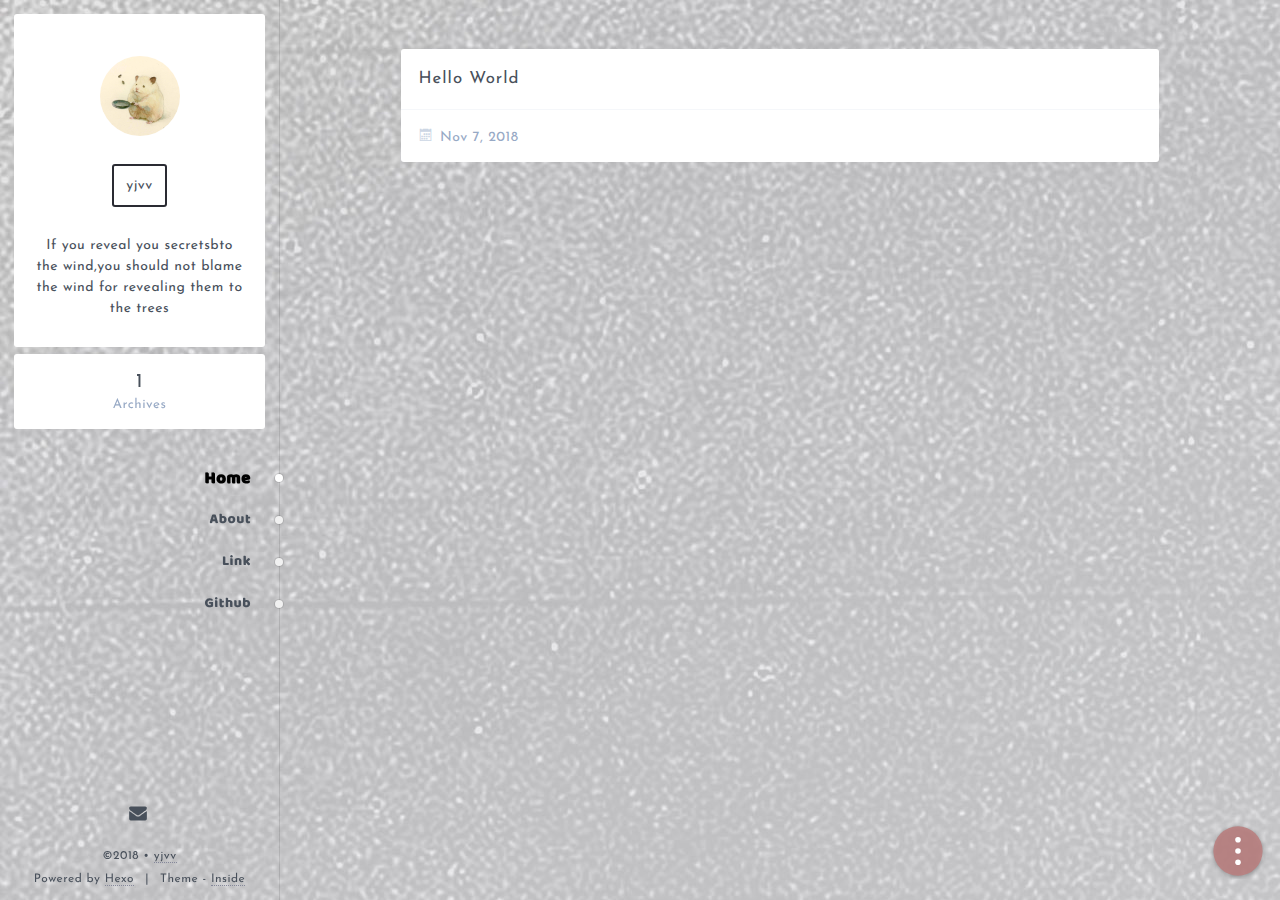
==== commit 4b3c2099: "Site updated: 2018-11-22 03:08:22" ====
--- a/index.html
+++ b/index.html
@@ -5,23 +5,23 @@
 <title>八号海岛</title>
 <base href="/">
 <meta name="viewport" content="width=device-width, initial-scale=1, maximum-scale=1, user-scalable=0">
-<link rel="canonical" href="http://yjvv.github.io/">
+<link rel="canonical" href="https://yjvv.github.io/">
 <link rel="icon" type="image/x-icon" href="/favicon.ico">
 <meta name="apple-mobile-web-app-capable" content="yes">
 <meta name="apple-mobile-web-app-status-bar-style" content="translucent">
 <meta property="og:type" content="website">
 <meta property="og:title" content="八号海岛">
-<meta property="og:url" content="http://yjvv.github.io/index.html">
+<meta property="og:url" content="https://yjvv.github.io/index.html">
 <meta property="og:site_name" content="八号海岛">
 <meta property="og:locale" content="default">
-<meta property="og:image" content="http://yjvv.github.io/img/icon.jpg">
+<meta property="og:image" content="https://yjvv.github.io/img/icon.jpg">
 <meta name="twitter:card" content="summary">
 <meta name="twitter:title" content="八号海岛">
-<meta name="twitter:image" content="http://yjvv.github.io/img/icon.jpg">
+<meta name="twitter:image" content="https://yjvv.github.io/img/icon.jpg">
 <link rel="stylesheet" href="/theme.90ddd0388f6ea632958d.css">
 <link rel="stylesheet" href="/fonts.e15b7f98c5fa14803416.css">
 <link rel="stylesheet" href="/styles.15f0d614df0a9a578c2c.css">
-<script src="/config.83a3a5510c76a9e5dffc.js"></script>
+<script src="/config.11d679b6d00e07c3b1a8.js"></script>
 <script async src="https://www.googletagmanager.com/gtag/js?id=UA-00000000-0"></script>
 <script>window.dataLayer = window.dataLayer || [];function gtag(){dataLayer.push(arguments)};gtag('js', new Date());gtag('config', 'UA-00000000-0');</script></head>
 <body>
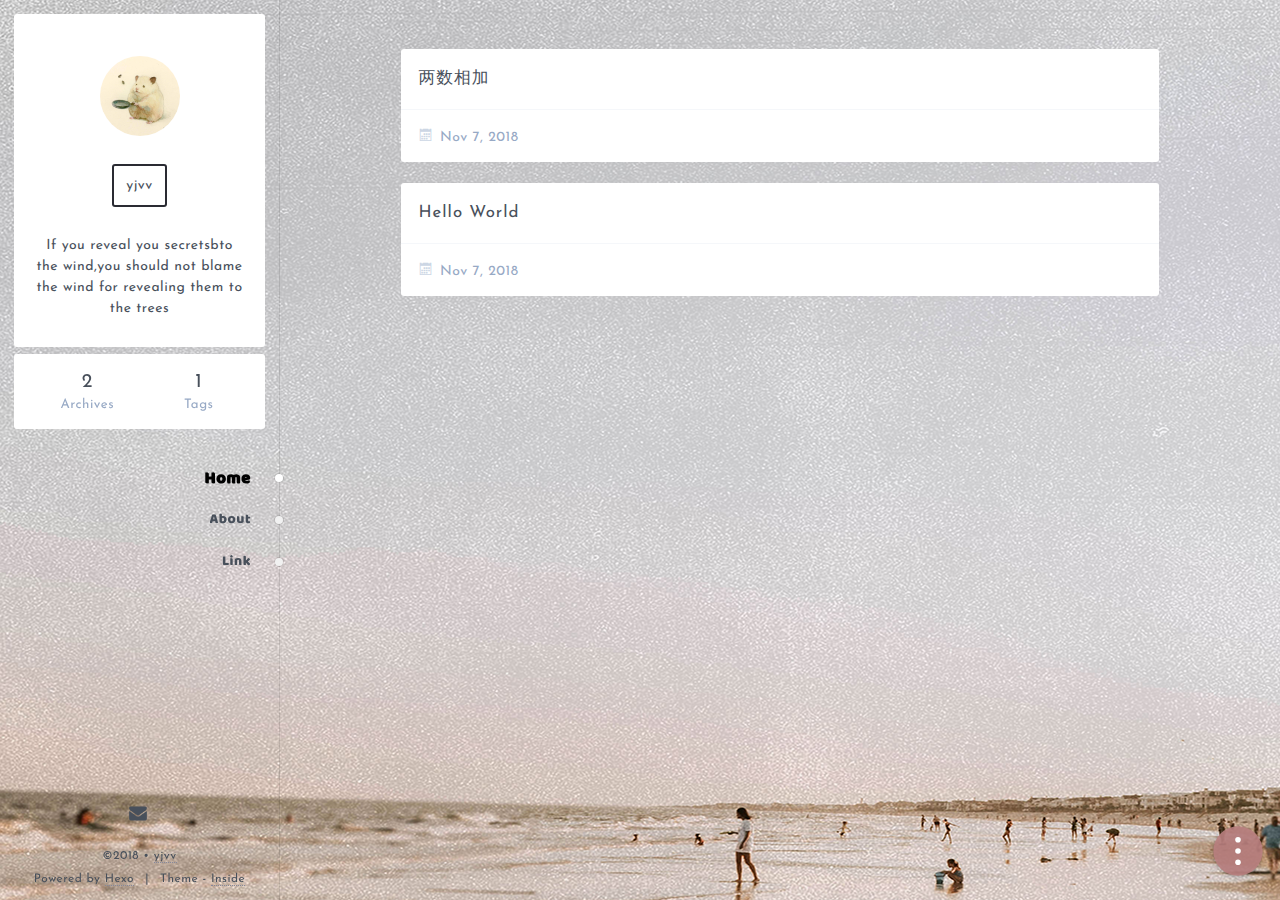
==== commit 711e003b: "Site updated: 2018-11-22 17:23:14" ====
--- a/index.html
+++ b/index.html
@@ -21,7 +21,7 @@
 <link rel="stylesheet" href="/theme.90ddd0388f6ea632958d.css">
 <link rel="stylesheet" href="/fonts.e15b7f98c5fa14803416.css">
 <link rel="stylesheet" href="/styles.15f0d614df0a9a578c2c.css">
-<script src="/config.11d679b6d00e07c3b1a8.js"></script>
+<script src="/config.b59450545bb0016bd7ae.js"></script>
 <script async src="https://www.googletagmanager.com/gtag/js?id=UA-00000000-0"></script>
 <script>window.dataLayer = window.dataLayer || [];function gtag(){dataLayer.push(arguments)};gtag('js', new Date());gtag('config', 'UA-00000000-0');</script></head>
 <body>
